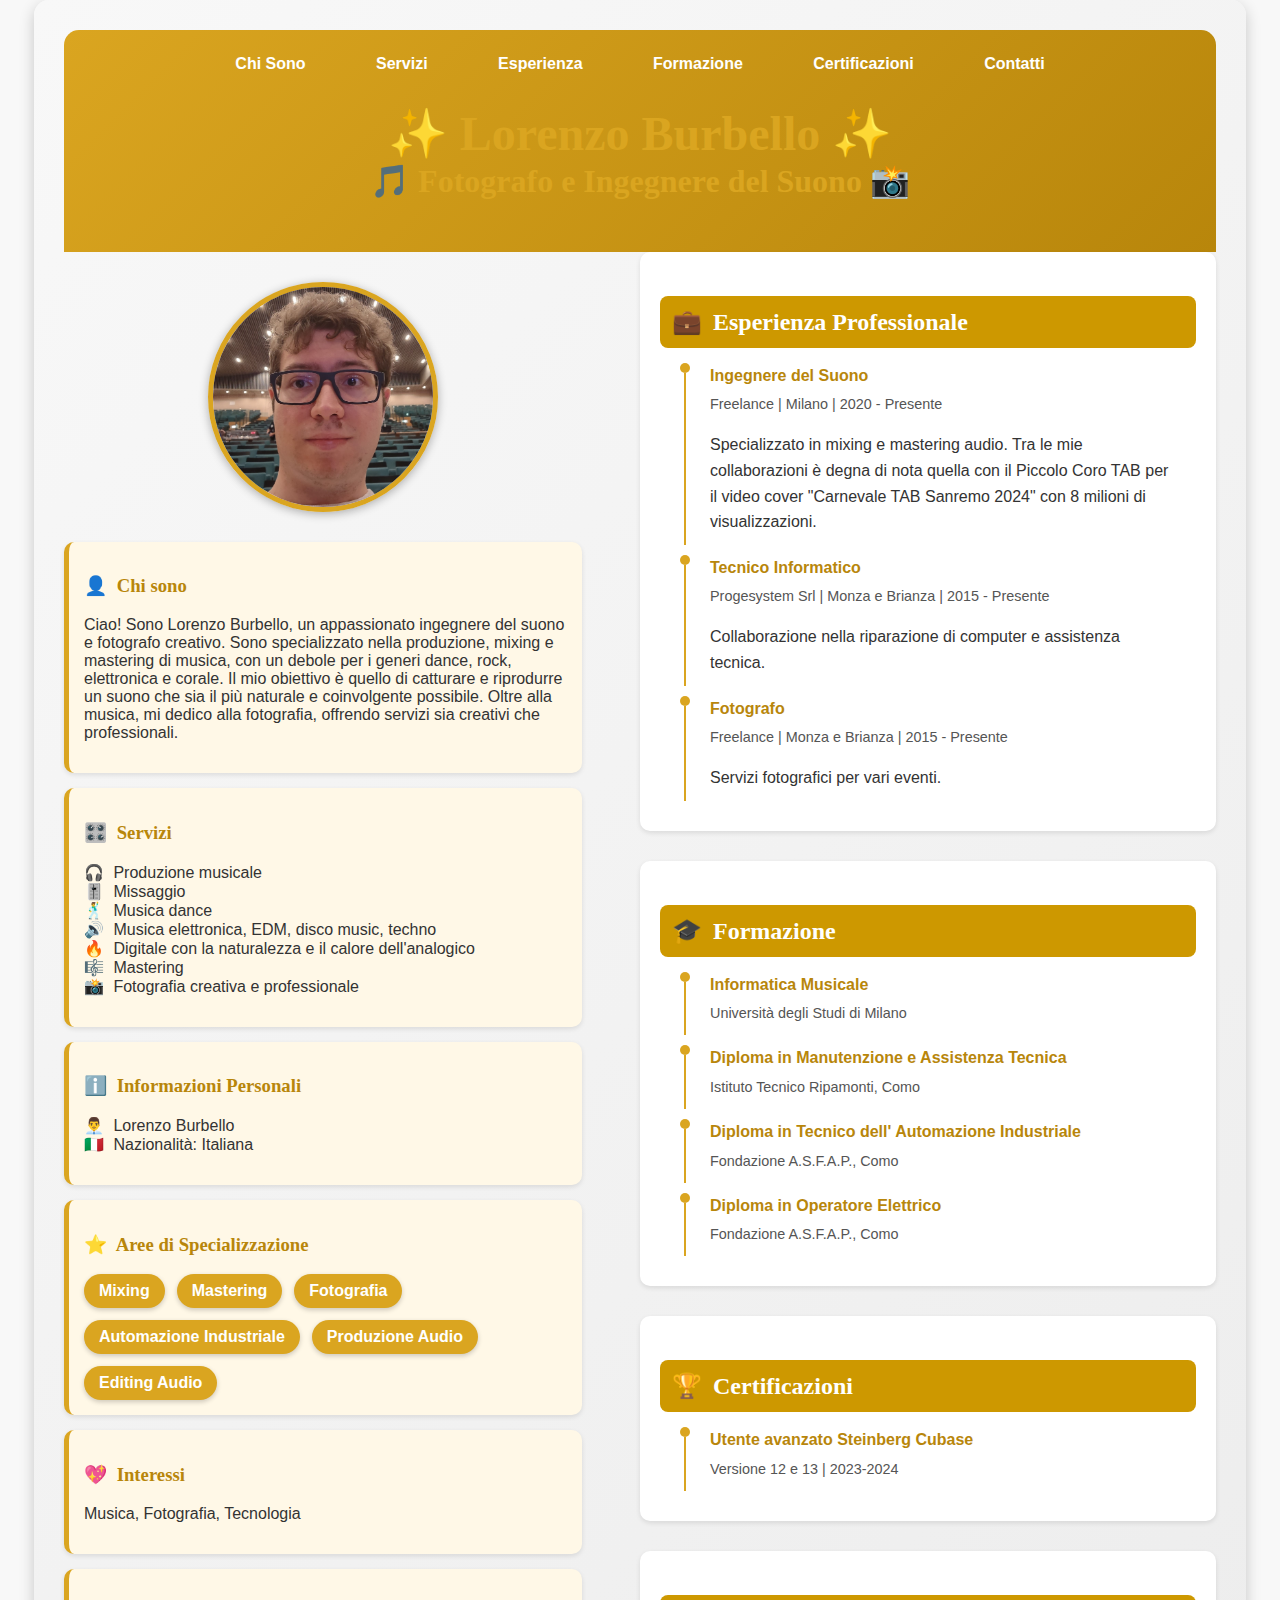
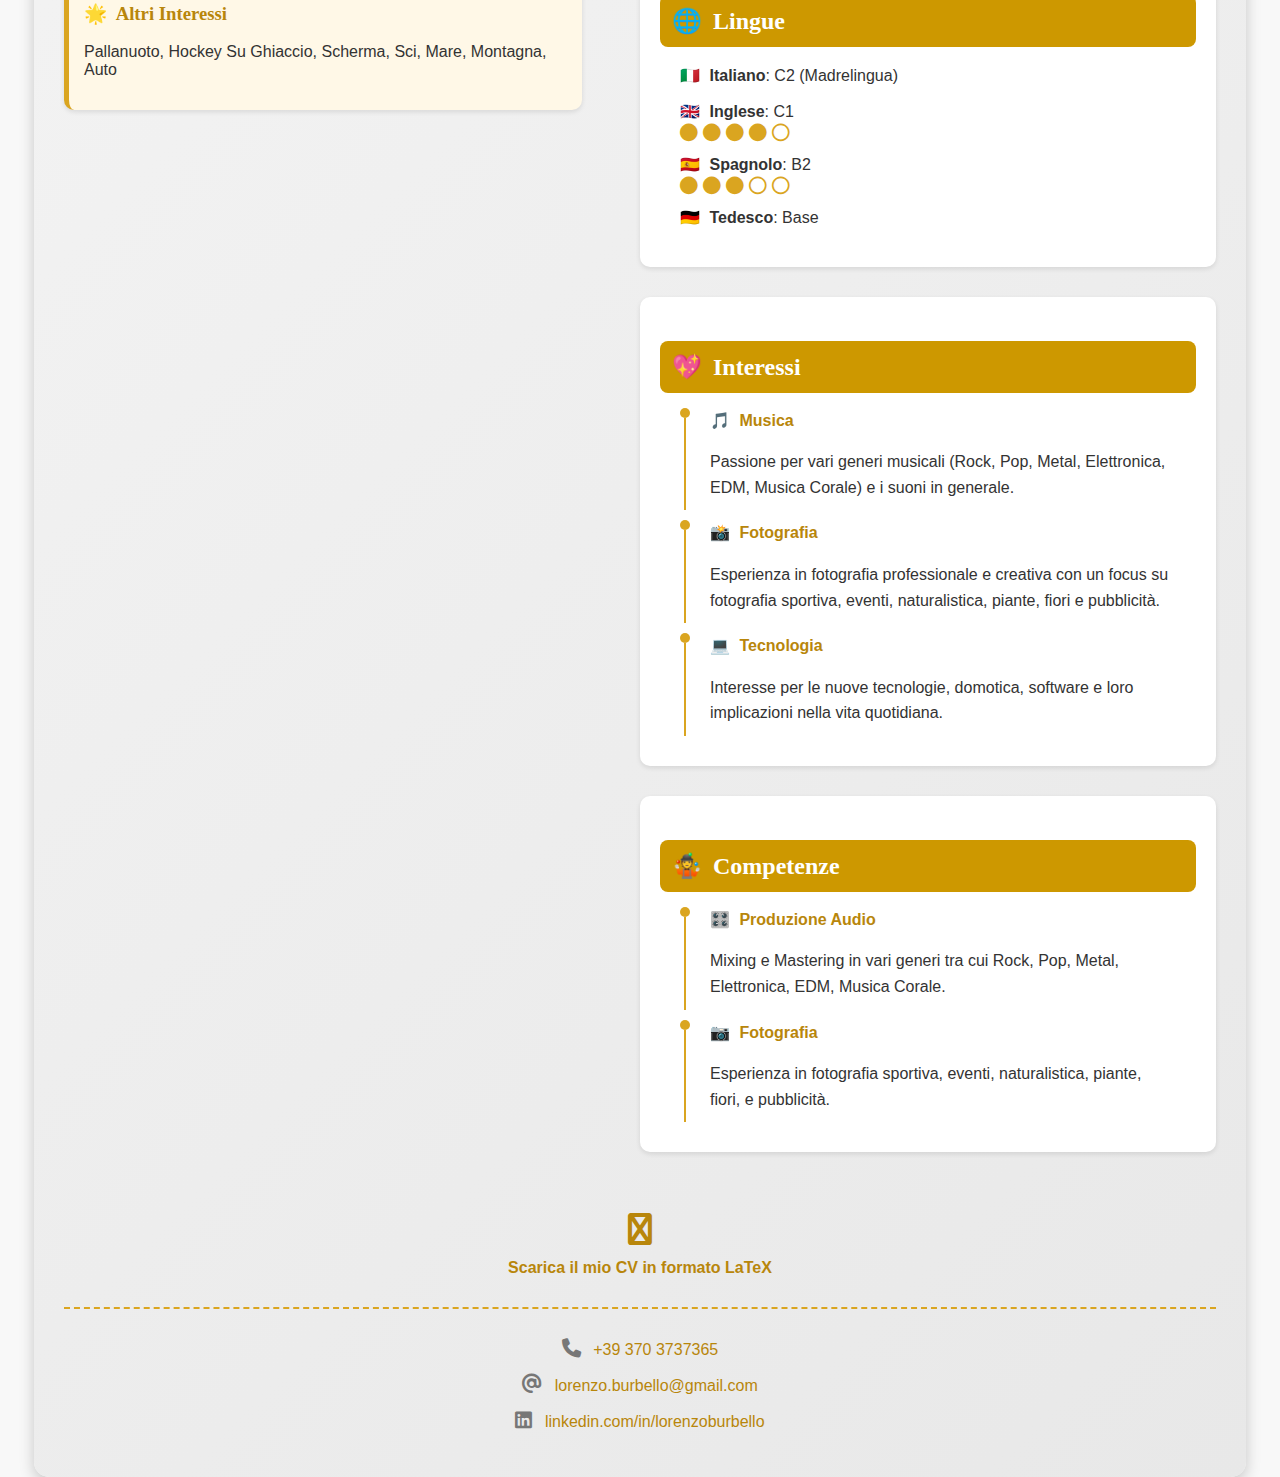
==== index.html @ 36300af2 "bozza 1, colore giallo" ====
<!DOCTYPE html>
<html lang="it">
<head>
    <meta charset="UTF-8">
    <meta name="viewport" content="width=device-width, initial-scale=1.0">
    <title>Lorenzo Burbello - Fotografo e Ingegnere del Suono</title>
    <link rel="stylesheet" href="https://cdnjs.cloudflare.com/ajax/libs/font-awesome/6.5.1/css/all.min.css">
    <style>
        body {
            font-family: 'Raleway', sans-serif;
            margin: 0;
            padding: 0;
            background-color: #f8f8f8;
            color: #333;
        }

        .container {
            width: 90%;
            margin: 0 auto;
            padding: 30px;
            background: linear-gradient(135deg, #f8f8f8 0%, #e8e8e8 100%);
            box-shadow: 0 5px 15px rgba(0, 0, 0, 0.2);
            border-radius: 15px;
        }

        h1, h2, h3 {
            color: #DAA520; /* Goldenrod color */
            font-family: 'Brush Script MT', cursive;
        }

        h1 {
            text-align: center;
            margin-bottom: 0;
            font-size: 3em;
        }

        h2 {
            margin-top: 0;
            text-align: center;
            font-size: 2em;
        }

        .header {
            background: linear-gradient(135deg, #DAA520 0%, #B8860B 100%);
            color: #fff;
            padding: 25px;
            text-align: center;
            border-radius: 15px 15px 0 0;
        }

        .profile-img-container {
            width: 220px; /* Regola in base alla dimensione desiderata */
            height: 220px; /* Regola in base alla dimensione desiderata */
            border-radius: 50%;
            overflow: hidden;
            margin: 30px auto;
            border: 5px solid #DAA520;
            box-shadow: 0 2px 10px rgba(0, 0, 0, 0.3);
        }

        .profile-img {
            width: 100%;
            height: 100%;
            object-fit: cover;
        }

        .section {
            margin-bottom: 30px;
            padding: 20px;
            border-radius: 10px;
            background-color: #fff;
            box-shadow: 0 2px 5px rgba(0, 0, 0, 0.1);
        }

        .section-title {
            color: #fff;
            padding: 12px;
            margin-bottom: 15px;
            border-radius: 8px;
            font-family: 'Brush Script MT', cursive;
            font-size: 1.5em;
            background-color: #cd9800;
        }

        .section-content {
            padding: 0 20px;
            line-height: 1.6;
        }

        .left-column {
            width: 45%;
            float: left;
        }

        .right-column {
            width: 50%;
            float: right;
        }

        .clearfix::after {
            content: "";
            display: table;
            clear: both;
        }

        .cv-event {
            margin-bottom: 20px;
            position: relative;
            padding-left: 30px;
        }

        .cv-event::before {
            content: '';
            position: absolute;
            top: 0;
            left: 0;
            width: 10px;
            height: 10px;
            border-radius: 50%;
            background-color: #DAA520;
        }

        .cv-event::after {
            content: '';
            position: absolute;
            top: 10px;
            left: 4px;
            width: 2px;
            height: 100%;
            background-color: #DAA520;
        }

        .event-title {
            font-weight: bold;
            color: #B8860B;
        }

        .event-details {
            margin-top: 5px;
            font-size: 0.9em;
            color: #555;
        }

        .footer {
            text-align: center;
            margin-top: 30px;
            padding-top: 20px;
            border-top: 2px dashed #DAA520;
            color: #777;
        }

        .footer a {
            color: #B8860B;
            text-decoration: none;
            transition: color 0.3s;
        }

        .footer a:hover {
            color: #DAA520;
            text-decoration: underline;
        }

        .icon {
            margin-right: 8px;
            font-size: 1.2em;
        }

        .skill-bar {
            background-color: #ddd;
            height: 12px;
            margin-bottom: 8px;
            border-radius: 5px;
        }

        .skill-level {
            background-color: #DAA520;
            height: 12px;
            border-radius: 5px;
        }

        .language-level {
            display: flex;
            align-items: center;
            margin-bottom: 8px;
        }

        .language-level i {
            color: #DAA520;
            margin-right: 5px;
            font-size: 1.1em;
        }

        ul {
            list-style-type: none;
            padding: 0;
        }

        .skill-list {
            display: flex;
            flex-wrap: wrap;
            gap: 12px;
        }

        .skill-item {
            background-color: #DAA520;
            color: white;
            padding: 8px 15px;
            border-radius: 20px;
            font-weight: bold;
            box-shadow: 0 2px 5px rgba(0, 0, 0, 0.2);
            transition: background-color 0.3s, transform 0.3s;
        }

        .skill-item:hover {
            background-color: #B8860B;
            transform: translateY(-2px);
        }

        .sub-section {
            background-color: #fff8e7;
            padding: 15px;
            border-left: 5px solid #DAA520;
            margin-bottom: 15px;
            border-radius: 10px;
            box-shadow: 0 2px 5px rgba(0, 0, 0, 0.1);
        }

        .sub-section h3 {
            color: #B8860B;
            font-family: 'Brush Script MT', cursive;
        }

        .menu {
            list-style: none;
            padding: 0;
            margin: 0;
            text-align: center;
        }

        .menu li {
            display: inline-block;
            margin: 0 15px;
        }

        .menu li a {
            color: white;
            text-decoration: none;
            padding: 10px 18px;
            border-radius: 20px;
            transition: background-color 0.3s, color 0.3s;
            font-weight: bold;
        }

        .menu li a:hover {
            background-color: #fff;
            color: #DAA520;
        }

        .contact-info {
            margin-top: 10px;
        }

        .emoji {
            margin-right: 5px;
        }

        .section-content ul li {
            margin-bottom: 10px;
        }

        .section-content ul ul li {
            margin-bottom: 5px;
        }

        .latex-section {
            text-align: center;
            margin-top: 20px;
            padding-top: 10px;

        }

        .latex-icon {
            font-size: 2em;
            color: #B8860B;
            margin-bottom: 10px;
            transition: transform 0.3s;
        }

        .latex-icon:hover {
            transform: scale(1.1);
        }

        .latex-link a {
            color: #B8860B;
            text-decoration: none;
            font-weight: bold;
            transition: color 0.3s;
        }

        .latex-link a:hover {
            color: #DAA520;
        }

    </style>
</head>
<body>

<div class="container">
    <div class="header">
        <nav>
            <ul class="menu">
                <li><a href="#about">Chi Sono</a></li>
                <li><a href="#services">Servizi</a></li>
                <li><a href="#experience">Esperienza</a></li>
                <li><a href="#education">Formazione</a></li>
                <li><a href="#certifications">Certificazioni</a></li>
                <li><a href="#contacts">Contatti</a></li>
            </ul>
        </nav>
        <h1>✨ Lorenzo Burbello ✨</h1>
        <h2>🎵 Fotografo e Ingegnere del Suono 📸</h2>
    </div>

    <div class="clearfix">
        <div class="left-column">
            <div class="profile-img-container">
                <img src="Lorenzo_res_cv_Ago24.jpg" alt="Lorenzo Burbello" class="profile-img">
            </div>

            <div class="sub-section" id="about">
                <h3><span class="emoji">👤</span> Chi sono</h3>
                <p>Ciao! Sono Lorenzo Burbello, un appassionato ingegnere del suono e fotografo creativo.
                    Sono specializzato nella produzione, mixing e mastering di musica, con un debole per i generi dance,
                    rock, elettronica e corale.
                    Il mio obiettivo è quello di catturare e riprodurre un suono che sia il più naturale e coinvolgente
                    possibile.
                    Oltre alla musica, mi dedico alla fotografia, offrendo servizi sia creativi che professionali.
                </p>
            </div>

            <div class="sub-section" id="services">
                <h3><span class="emoji">🎛️</span> Servizi</h3>
                <ul>
                    <li><span class="emoji">🎧</span> Produzione musicale</li>
                    <li><span class="emoji">🎚️</span> Missaggio
                        <ul>
                            <li><span class="emoji">🕺</span> Musica dance</li>
                            <li><span class="emoji">🔊</span> Musica elettronica, EDM, disco music, techno</li>
                            <li><span class="emoji">🔥</span> Digitale con la naturalezza e il calore dell'analogico</li>
                        </ul>
                    </li>
                    <li><span class="emoji">🎼</span> Mastering</li>
                    <li><span class="emoji">📸</span> Fotografia creativa e professionale</li>
                </ul>
            </div>

            <div class="sub-section">
                <h3><span class="emoji">ℹ️</span> Informazioni Personali</h3>
                <p>
                    <span class="emoji">👨‍💼</span> Lorenzo Burbello<br>
                    <span class="emoji">🇮🇹</span> Nazionalità: Italiana
                </p>
            </div>

            <div class="sub-section">
                <h3><span class="emoji">⭐</span> Aree di Specializzazione</h3>
                <div class="skill-list">
                    <span class="skill-item">Mixing</span>
                    <span class="skill-item">Mastering</span>
                    <span class="skill-item">Fotografia</span>
                    <span class="skill-item">Automazione Industriale</span>
                    <span class="skill-item">Produzione Audio</span>
                    <span class="skill-item">Editing Audio</span>
                </div>
            </div>
            <div class="sub-section">
                <h3><span class="emoji">💖</span> Interessi</h3>
                <p>Musica, Fotografia, Tecnologia</p>
            </div>

            <div class="sub-section">
                <h3><span class="emoji">🌟</span> Altri Interessi</h3>
                <p>Pallanuoto, Hockey Su Ghiaccio, Scherma, Sci, Mare, Montagna, Auto</p>
            </div>
        </div>

        <div class="right-column">
            <div class="section" id="experience">
                <h3 class="section-title"><span class="emoji">💼</span> Esperienza Professionale</h3>
                <div class="section-content">
                    <div class="cv-event">
                        <div class="event-title">Ingegnere del Suono</div>
                        <div class="event-details">Freelance | Milano | 2020 - Presente</div>
                        <p>Specializzato in mixing e mastering audio. Tra le mie collaborazioni è degna di nota quella
                            con il Piccolo Coro TAB per il video cover "Carnevale TAB Sanremo 2024" con 8 milioni di
                            visualizzazioni.</p>
                    </div>

                    <div class="cv-event">
                        <div class="event-title">Tecnico Informatico</div>
                        <div class="event-details">Progesystem Srl | Monza e Brianza | 2015 - Presente</div>
                        <p>Collaborazione nella riparazione di computer e assistenza tecnica.</p>
                    </div>
                    <div class="cv-event">
                        <div class="event-title">Fotografo</div>
                        <div class="event-details">Freelance | Monza e Brianza | 2015 - Presente</div>
                        <p>Servizi fotografici per vari eventi.</p>
                    </div>
                </div>
            </div>

            <div class="section" id="education">
                <h3 class="section-title"><span class="emoji">🎓</span> Formazione</h3>
                <div class="section-content">
                    <div class="cv-event">
                        <div class="event-title">Informatica Musicale</div>
                        <div class="event-details">Università degli Studi di Milano</div>
                        <p></p>
                    </div>
                    <div class="cv-event">
                        <div class="event-title">Diploma in Manutenzione e Assistenza Tecnica</div>
                        <div class="event-details">Istituto Tecnico Ripamonti, Como</div>
                        <p></p>
                    </div>
                    <div class="cv-event">
                        <div class="event-title">Diploma in Tecnico dell' Automazione Industriale</div>
                        <div class="event-details">Fondazione A.S.F.A.P., Como</div>
                        <p></p>
                    </div>
                    <div class="cv-event">
                        <div class="event-title">Diploma in Operatore Elettrico</div>
                        <div class="event-details">Fondazione A.S.F.A.P., Como</div>
                        <p></p>
                    </div>
                </div>
            </div>
            <div class="section" id="certifications">
                <h3 class="section-title"><span class="emoji">🏆</span> Certificazioni</h3>
                <div class="section-content">
                    <div class="cv-event">
                        <div class="event-title">Utente avanzato Steinberg Cubase</div>
                        <div class="event-details">Versione 12 e 13 | 2023-2024</div>
                        <p></p>
                    </div>
                </div>
            </div>

            <div class="section">
                <h3 class="section-title"><span class="emoji">🌐</span> Lingue</h3>
                <div class="section-content">
                    <ul>
                        <li><span class="emoji">🇮🇹</span> <strong>Italiano</strong>: C2 (Madrelingua)</li>
                        <li>
                            <span class="emoji">🇬🇧</span> <strong>Inglese</strong>: C1
                            <div class="language-level">
                                <i class="fas fa-circle"></i>
                                <i class="fas fa-circle"></i>
                                <i class="fas fa-circle"></i>
                                <i class="fas fa-circle"></i>
                                <i class="far fa-circle"></i>
                            </div>
                        </li>
                        <li>
                            <span class="emoji">🇪🇸</span> <strong>Spagnolo</strong>: B2
                            <div class="language-level">
                                <i class="fas fa-circle"></i>
                                <i class="fas fa-circle"></i>
                                <i class="fas fa-circle"></i>
                                <i class="far fa-circle"></i>
                                <i class="far fa-circle"></i>
                            </div>
                        </li>
                        <li><span class="emoji">🇩🇪</span> <strong>Tedesco</strong>: Base</li>
                    </ul>
                </div>
            </div>
            <div class="section">
                <h3 class="section-title"><span class="emoji">💖</span> Interessi</h3>
                <div class="section-content">
                    <div class="cv-event">
                        <div class="event-title"><span class="emoji">🎵</span> Musica</div>
                        <p>Passione per vari generi musicali (Rock, Pop, Metal, Elettronica, EDM, Musica Corale) e i
                            suoni in generale.</p>
                    </div>

                    <div class="cv-event">
                        <div class="event-title"><span class="emoji">📸</span> Fotografia</div>
                        <p>Esperienza in fotografia professionale e creativa con un focus su fotografia sportiva,
                            eventi, naturalistica, piante, fiori e pubblicità.</p>
                    </div>
                    <div class="cv-event">
                        <div class="event-title"><span class="emoji">💻</span> Tecnologia</div>
                        <p>Interesse per le nuove tecnologie, domotica, software e loro implicazioni nella vita
                            quotidiana.</p>
                    </div>
                </div>
            </div>

            <div class="section">
                <h3 class="section-title"><span class="emoji">🤹</span> Competenze</h3>
                <div class="section-content">
                    <div class="cv-event">
                        <div class="event-title"><span class="emoji">🎛️</span> Produzione Audio</div>
                        <p>Mixing e Mastering in vari generi tra cui Rock, Pop, Metal, Elettronica, EDM, Musica
                            Corale.</p>
                    </div>

                    <div class="cv-event">
                        <div class="event-title"><span class="emoji">📷</span> Fotografia</div>
                        <p>Esperienza in fotografia sportiva, eventi, naturalistica, piante, fiori, e pubblicità.</p>
                    </div>
                </div>
            </div>
        </div>
    </div>

    <div class="latex-section">
        <div class="latex-icon">
            <i class="fab fa-file-code"></i>
        </div>
        <div class="latex-link">
            <a href="#link-to-latex-cv" target="_blank">Scarica il mio CV in formato LaTeX</a>
        </div>
    </div>

    <div class="footer" id="contacts">
        <p class="contact-info">
            <i class="fas fa-phone icon"></i><a href="tel:+393703737365"> +39 370 3737365</a><br>
        </p>
        <p class="contact-info">
            <i class="fas fa-at icon"></i> <a
                href="mailto:lorenzo.burbello@gmail.com">lorenzo.burbello@gmail.com</a><br>
        </p>
        <p class="contact-info">
            <i class="fab fa-linkedin icon"></i> <a href="https://www.linkedin.com/in/lorenzoburbello">linkedin.com/in/lorenzoburbello</a>
        </p>
    </div>
</div>

</body>
</html>
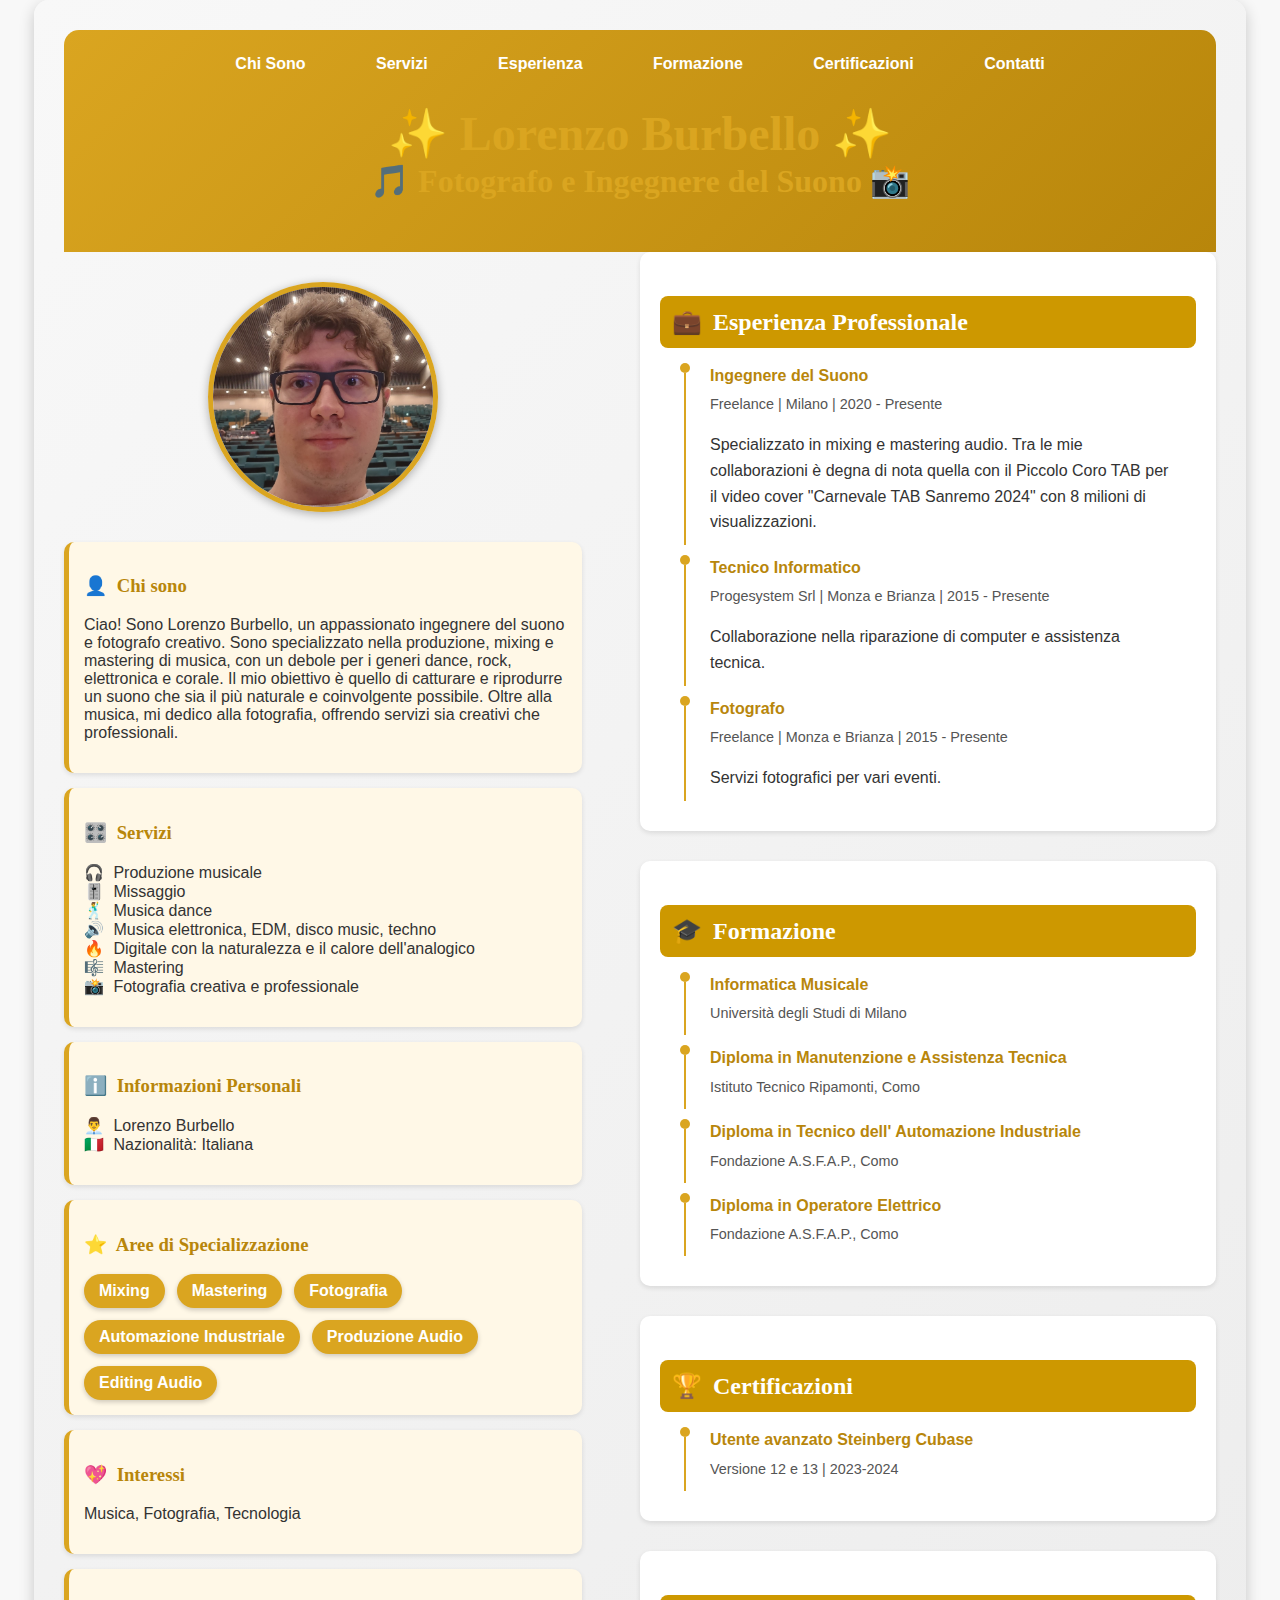
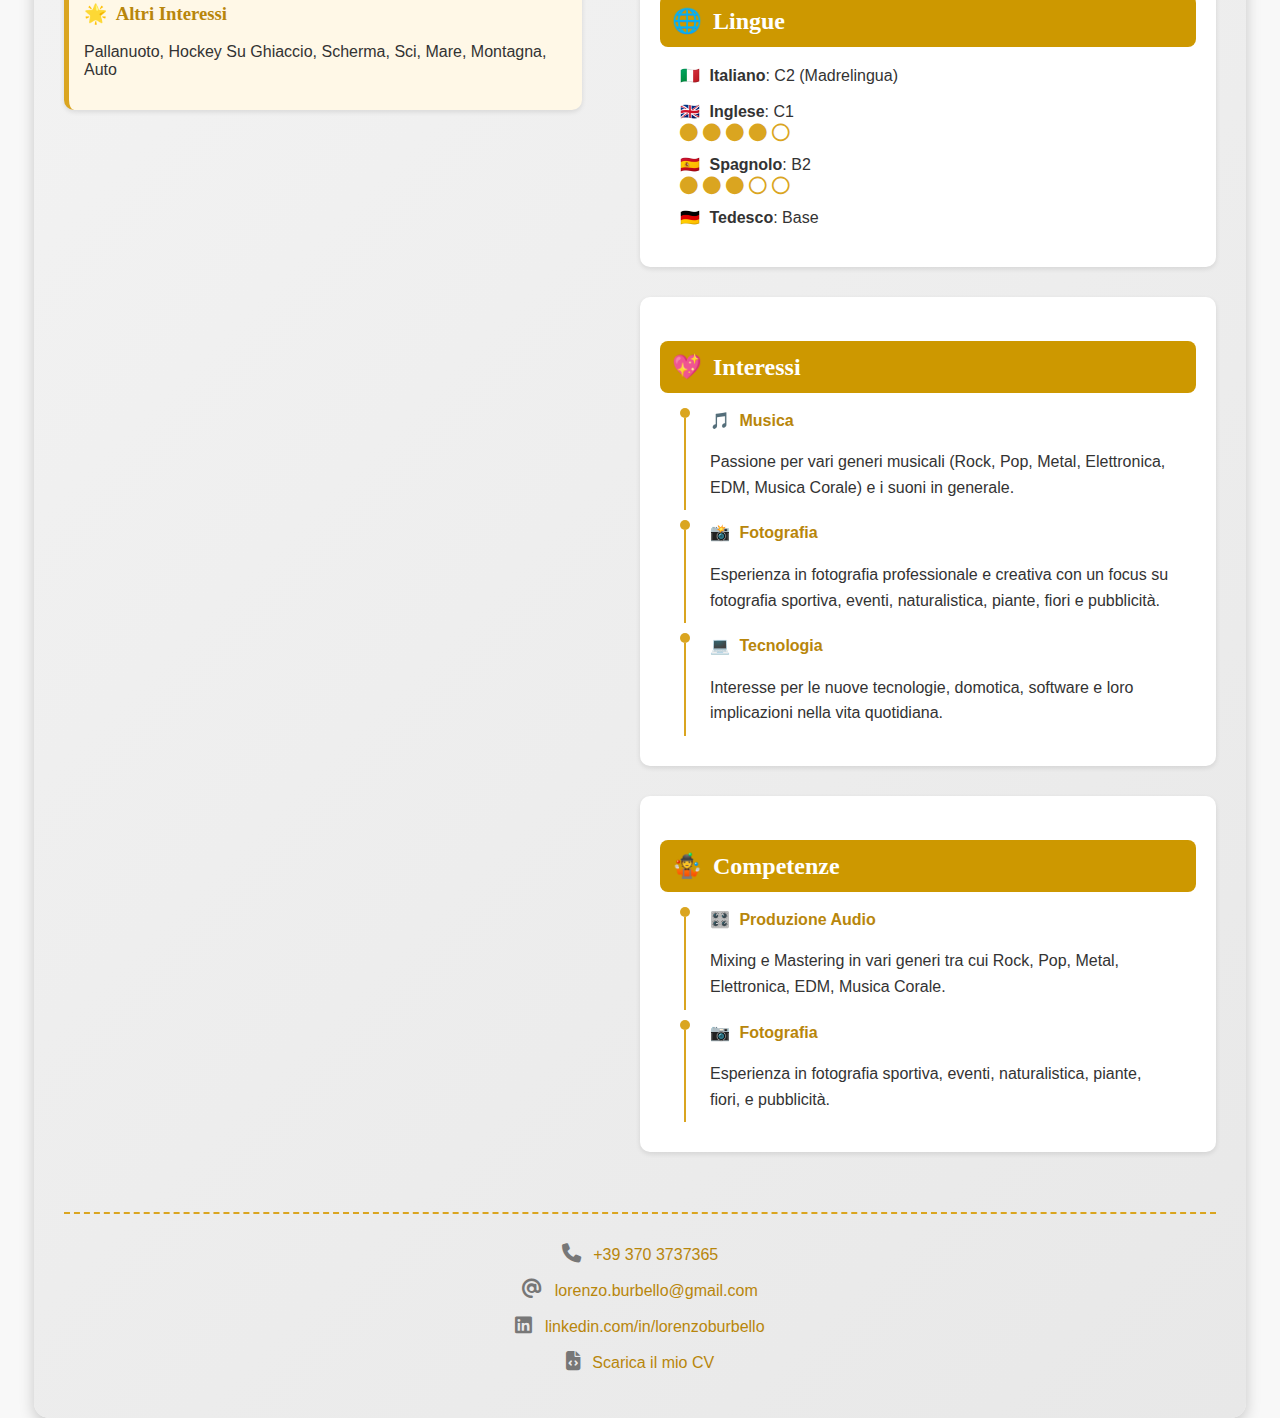
==== commit 73175329: "aggiornato html" ====
--- a/index.html
+++ b/index.html
@@ -165,18 +165,6 @@
             font-size: 1.2em;
         }
 
-        .skill-bar {
-            background-color: #ddd;
-            height: 12px;
-            margin-bottom: 8px;
-            border-radius: 5px;
-        }
-
-        .skill-level {
-            background-color: #DAA520;
-            height: 12px;
-            border-radius: 5px;
-        }
 
         .language-level {
             display: flex;
@@ -272,23 +260,6 @@
             margin-bottom: 5px;
         }
 
-        .latex-section {
-            text-align: center;
-            margin-top: 20px;
-            padding-top: 10px;
-
-        }
-
-        .latex-icon {
-            font-size: 2em;
-            color: #B8860B;
-            margin-bottom: 10px;
-            transition: transform 0.3s;
-        }
-
-        .latex-icon:hover {
-            transform: scale(1.1);
-        }
 
         .latex-link a {
             color: #B8860B;
@@ -514,14 +485,6 @@
         </div>
     </div>
 
-    <div class="latex-section">
-        <div class="latex-icon">
-            <i class="fab fa-file-code"></i>
-        </div>
-        <div class="latex-link">
-            <a href="#link-to-latex-cv" target="_blank">Scarica il mio CV in formato LaTeX</a>
-        </div>
-    </div>
 
     <div class="footer" id="contacts">
         <p class="contact-info">
@@ -534,6 +497,9 @@
         <p class="contact-info">
             <i class="fab fa-linkedin icon"></i> <a href="https://www.linkedin.com/in/lorenzoburbello">linkedin.com/in/lorenzoburbello</a>
         </p>
+        <p class="contact-info">
+            <i class="fas fa-file-code icon"></i> <a href="CV_Lorenzo_Burbello.pdf" download>Scarica il mio CV</a>
+        </p>
     </div>
 </div>
 
